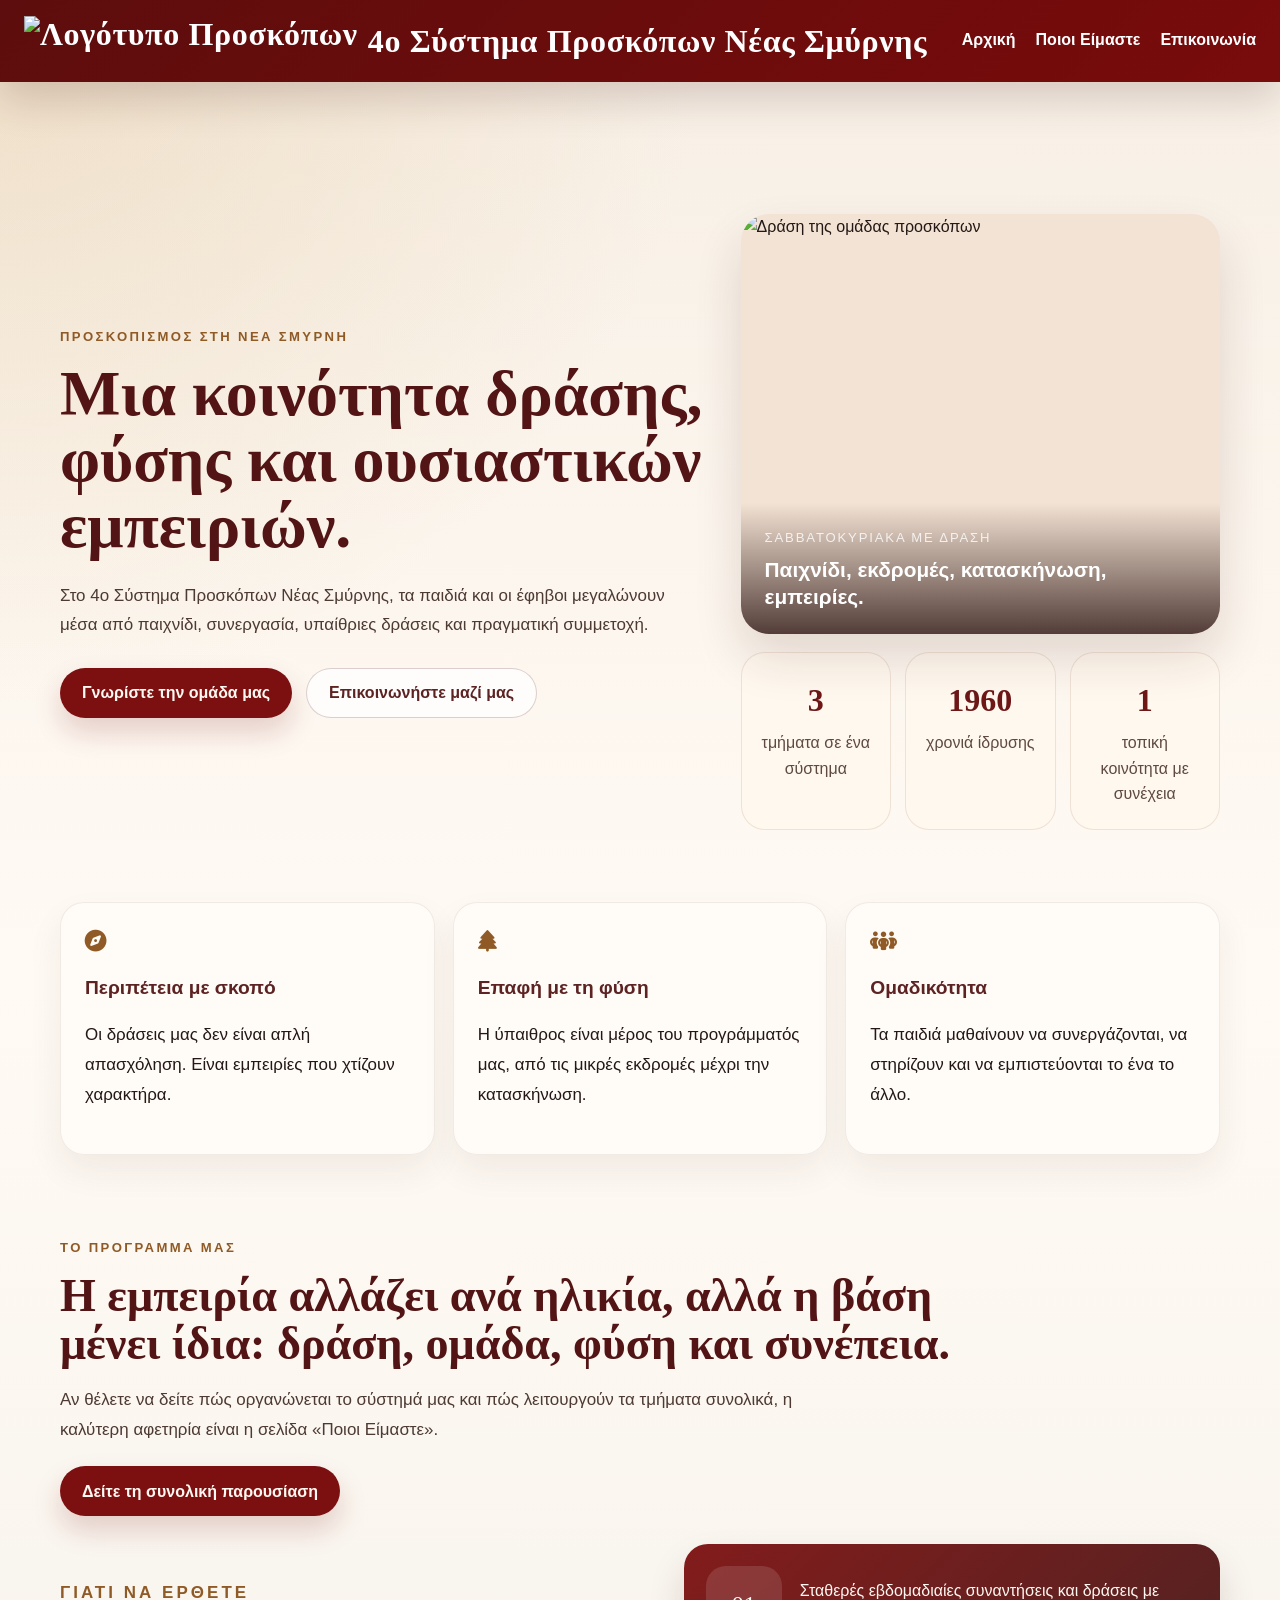
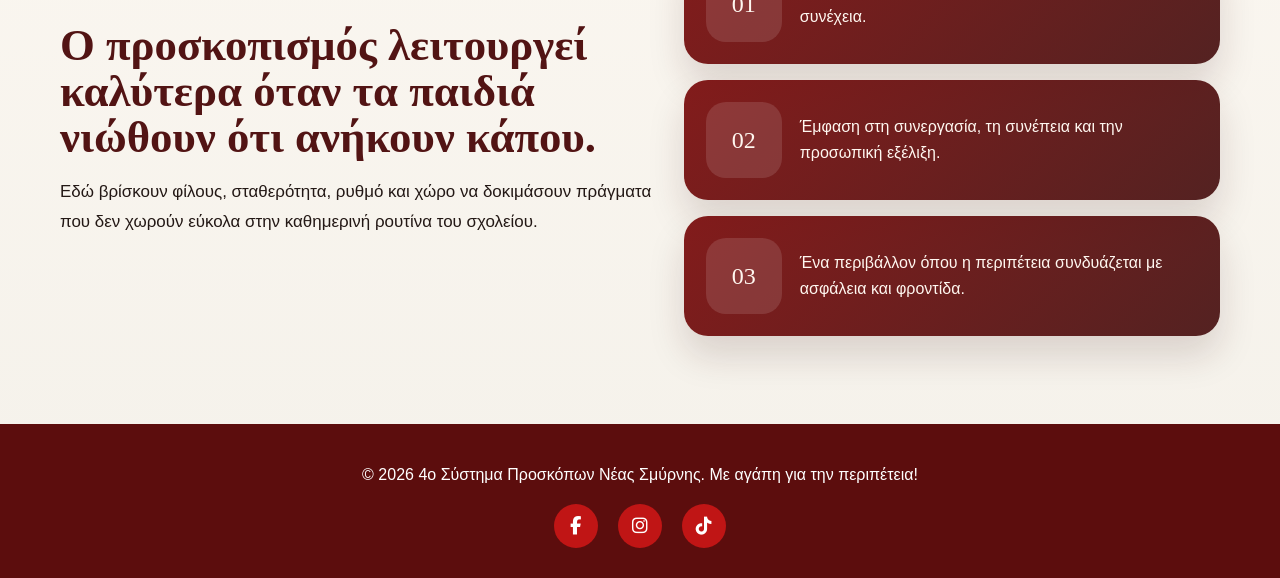
==== index.html @ fe8d95e5 "Add files via upload" ====
<!DOCTYPE html>
<html lang="el">

<head>
  <meta charset="UTF-8">
  <meta name="viewport" content="width=device-width, initial-scale=1.0">
  <title>4ο Σύστημά Προσκόπων Νέας Σμύρνης - Αρχική</title>
  <meta name="description" content="Γνωρίστε το 4ο Σύστημα Προσκόπων Νέας Σμύρνης και τις ηλικιακές ομάδες του.">
  <meta property="og:title" content="4ο Σύστημα Προσκόπων Νέας Σμύρνης">
  <meta property="og:description" content="Γνωρίστε το 4ο Σύστημα Προσκόπων Νέας Σμύρνης και τις ηλικιακές ομάδες του.">
  <meta property="og:type" content="website">
  <meta property="og:image" content="images/logo.png">
  <meta name="twitter:card" content="summary_large_image">
  <link rel="icon" type="image/png" href="images/logo.png">
  <link rel="stylesheet" href="css/common.css">
  <link rel="stylesheet" href="https://cdnjs.cloudflare.com/ajax/libs/font-awesome/6.5.0/css/all.min.css">
</head>

<body class="home-page">
  <header>
    <h1>
      <img src="images/logo.png" alt="Λογότυπο Προσκόπων" class="logo">
      4ο Σύστημα Προσκόπων Νέας Σμύρνης
    </h1>
    <nav class="navbar">
      <button type="button" class="burger" data-menu-toggle onclick="toggleMenu()" aria-expanded="false"
        aria-controls="navLinks" aria-label="Άνοιγμα μενού πλοήγησης">☰</button>
      <ul class="nav-links" id="navLinks">
        <li><a href="index.html" aria-current="page">Αρχική</a></li>
        <li><a href="about.html">Ποιοι Είμαστε</a></li>
        <li><a href="contact.html">Επικοινωνία</a></li>
      </ul>
    </nav>
  </header>

  <main>
    <section class="hero">
      <div class="hero-copy">
        <p class="eyebrow">Προσκοπισμός στη Νέα Σμύρνη</p>
        <h2>Μια κοινότητα δράσης, φύσης και ουσιαστικών εμπειριών.</h2>
        <p class="hero-text">
          Στο 4ο Σύστημα Προσκόπων Νέας Σμύρνης, τα παιδιά και οι έφηβοι μεγαλώνουν μέσα από παιχνίδι,
          συνεργασία, υπαίθριες δράσεις και πραγματική συμμετοχή.
        </p>
        <div class="hero-actions">
          <a class="primary-link" href="about.html">Γνωρίστε την ομάδα μας</a>
          <a class="secondary-link" href="contact.html">Επικοινωνήστε μαζί μας</a>
        </div>
      </div>
      <div class="hero-panel">
        <div class="hero-card hero-image-card">
          <img src="images/index.png" alt="Δράση της ομάδας προσκόπων">
          <div class="hero-image-overlay">
            <span>Σαββατοκύριακα με δράση</span>
            <strong>Παιχνίδι, εκδρομές, κατασκήνωση, εμπειρίες.</strong>
          </div>
        </div>
        <div class="hero-stats">
          <article class="stat-card">
            <strong>3</strong>
            <span>τμήματα σε ένα σύστημα</span>
          </article>
          <article class="stat-card">
            <strong>1960</strong>
            <span>χρονιά ίδρυσης</span>
          </article>
          <article class="stat-card">
            <strong>1</strong>
            <span>τοπική κοινότητα με συνέχεια</span>
          </article>
        </div>
      </div>
    </section>

    <section class="intro-strip">
      <article>
        <i class="fas fa-compass"></i>
        <h3>Περιπέτεια με σκοπό</h3>
        <p>Οι δράσεις μας δεν είναι απλή απασχόληση. Είναι εμπειρίες που χτίζουν χαρακτήρα.</p>
      </article>
      <article>
        <i class="fas fa-tree"></i>
        <h3>Επαφή με τη φύση</h3>
        <p>Η ύπαιθρος είναι μέρος του προγράμματός μας, από τις μικρές εκδρομές μέχρι την κατασκήνωση.</p>
      </article>
      <article>
        <i class="fas fa-people-group"></i>
        <h3>Ομαδικότητα</h3>
        <p>Τα παιδιά μαθαίνουν να συνεργάζονται, να στηρίζουν και να εμπιστεύονται το ένα το άλλο.</p>
      </article>
    </section>

    <section class="section-heading">
      <p class="eyebrow">Το Πρόγραμμά μας</p>
      <h2>Η εμπειρία αλλάζει ανά ηλικία, αλλά η βάση μένει ίδια: δράση, ομάδα, φύση και συνέπεια.</h2>
      <p class="section-text">
        Αν θέλετε να δείτε πώς οργανώνεται το σύστημά μας και πώς λειτουργούν τα τμήματα συνολικά,
        η καλύτερη αφετηρία είναι η σελίδα «Ποιοι Είμαστε».
      </p>
      <a class="primary-link section-link" href="about.html">Δείτε τη συνολική παρουσίαση</a>
    </section>

    <section class="story-band">
      <div class="story-copy">
        <p class="eyebrow">Γιατί να έρθετε</p>
        <h2>Ο προσκοπισμός λειτουργεί καλύτερα όταν τα παιδιά νιώθουν ότι ανήκουν κάπου.</h2>
        <p>
          Εδώ βρίσκουν φίλους, σταθερότητα, ρυθμό και χώρο να δοκιμάσουν πράγματα που δεν χωρούν εύκολα στην καθημερινή
          ρουτίνα του σχολείου.
        </p>
      </div>
      <div class="story-points">
        <div class="story-point">
          <span>01</span>
          <p>Σταθερές εβδομαδιαίες συναντήσεις και δράσεις με συνέχεια.</p>
        </div>
        <div class="story-point">
          <span>02</span>
          <p>Έμφαση στη συνεργασία, τη συνέπεια και την προσωπική εξέλιξη.</p>
        </div>
        <div class="story-point">
          <span>03</span>
          <p>Ένα περιβάλλον όπου η περιπέτεια συνδυάζεται με ασφάλεια και φροντίδα.</p>
        </div>
      </div>
    </section>
  </main>

  <footer>
    <p>&copy; 2026 4ο Σύστημα Προσκόπων Νέας Σμύρνης. Με αγάπη για την περιπέτεια!</p>
    <div class="social-icons">
      <a href="https://www.facebook.com/4ospns" target="_blank" rel="noopener noreferrer" aria-label="Facebook"><i class="fab fa-facebook-f"></i></a>
      <a href="https://www.instagram.com/4ospns/?igsh=M29ieW55Y2dieThj" target="_blank" rel="noopener noreferrer" aria-label="Instagram"><i
          class="fab fa-instagram"></i></a>
      <a href="https://www.tiktok.com/@4ospns" target="_blank" rel="noopener noreferrer" aria-label="TikTok"><i class="fab fa-tiktok"></i></a>
    </div>
  </footer>

  <script src="javascript/common.js"></script>
</body>

</html>
---- css/common.css ----
body {
    font-family: Arial, sans-serif;
    line-height: 1.6;
    color: #333;
    margin: 0;
    padding: 0;
    overflow-x: hidden;
}

*,
*::before,
*::after {
    box-sizing: border-box;
}

header {
    position: sticky;
    top: 0;
    z-index: 1100;
    display: flex;
    align-items: center;
    justify-content: space-between;
    gap: 24px;
    padding: 16px 24px;
    background:
        linear-gradient(135deg, rgba(92, 13, 13, 0.96), rgba(121, 11, 11, 0.9)),
        #790b0b;
    color: white;
    box-shadow: 0 18px 40px rgba(54, 8, 8, 0.16);
}

header h1 {
    display: flex;
    align-items: center;
    justify-content: flex-start;
    gap: 10px;
    margin: 0;
    font-size: 2em;
    flex: 1;
    font-family: Georgia, "Times New Roman", serif;
    font-weight: 700;
    letter-spacing: 0.02em;
    line-height: 1.15;
}

header h1 .logo {
    height: 50px;
    width: auto;
}

nav {
    width: auto;
    margin: 0;
    padding: 0;
}

nav ul {
    list-style: none;
    display: flex;
    justify-content: center;
    align-items: center;
    padding: 0;
    margin: 0;
    gap: 20px;
}

nav ul li {
    margin: 0;
}

nav ul li a {
    color: white;
    text-decoration: none;
    font-size: 1rem;
    font-weight: bold;
    transition: background-color 0.3s, color 0.3s;
}

nav ul li a::after {
    content: "";
    width: 0%;
    height: 2px;
    background-color: goldenrod;
    display: block;
    margin: 0;
    transition: 0.6s;
}

nav ul li a:hover::after {
    width: 100%;
}

.navbar {
    position: relative;
    display: flex;
    align-items: center;
    justify-content: flex-end;
    margin-left: auto;
    flex-shrink: 0;
}

.nav-links {
    display: flex;
    flex-direction: row;
    position: static;
    width: auto;
    padding: 0;
}

.nav-links li {
    margin: 0;
}

.nav-links a {
    color: white;
    text-decoration: none;
    font-size: 1em;
}

.nav-links.show,
.nav-links.active {
    display: flex;
}

.burger {
    display: none;
    font-size: 2.5em;
    cursor: pointer;
    color: white;
    position: relative;
    background: none;
    border: 0;
    padding: 0;
    line-height: 1;
}

.logo {
    max-width: 100%;
    height: auto;
}

.branch-nav {
    display: flex;
    flex-wrap: wrap;
    justify-content: center;
    gap: 10px;
    background-color: #fff;
    padding: 20px 10px;
}

.branch-box {
    position: relative;
    width: 360px;
    height: 120px;
    overflow: hidden;
    border-radius: 8px;
}

.branch-box img {
    width: 100%;
    height: 100%;
    object-fit: cover;
    filter: brightness(65%);
    transition: 0.3s ease;
}

.branch-box span {
    position: absolute;
    bottom: 10px;
    left: 10px;
    color: white;
    font-weight: bold;
    font-size: 0.95em;
    text-shadow: 0 0 5px black;
}

.branch-box:hover img {
    filter: brightness(85%);
    transform: scale(1.05);
}

.content {
    max-width: 900px;
    margin: 40px auto;
    padding: 0 20px;
}

.content h3 {
    font-size: 1.4em;
    margin-top: 30px;
    color: #003366;
}

.content ul {
    list-style: disc;
    margin-left: 20px;
}

.content ul li {
    font-weight: bold;
    color: #515151;
}

.content p {
    font-size: 1.1em;
    line-height: 1.6;
}

table {
    width: 100%;
    border-collapse: collapse;
    margin-top: 15px;
    border: 1px solid #999;
}

table thead {
    background-color: #f0f0f0;
}

table th {
    background-color: #e0e0e0;
    color: #333;
    text-align: left;
}

table td,
table th {
    border: 1px solid #999;
    padding: 8px;
}

.unit-block {
    position: relative;
    height: auto;
    background-size: cover;
    background-position: center;
    margin: 30px 0;
    color: white;
    display: flex;
    align-items: flex-end;
    justify-content: center;
    text-align: left;
}

.unit-block h3 {
    font-size: 2.5em;
    margin-bottom: 10px;
    text-align: center;
    text-transform: uppercase;
}

.unit-block p {
    font-size: 1.1em;
}

.unit-block ul {
    list-style: none;
    padding: 0;
    margin: 0;
    font-weight: bold;
}

.overlay {
    display: flex;
    flex-direction: column;
    padding: 20px;
    max-width: 100%;
}

.image-caption-wrapper {
    display: flex;
    flex-direction: column;
    align-items: center;
    max-width: 300px;
    margin: 0 auto;
    text-align: center;
}

.image-caption-wrapper .caption {
    margin: 5px auto 0;
    font-size: 0.7em;
    font-style: italic;
    color: #555;
    line-height: 1.3;
    word-wrap: break-word;
    white-space: normal;
    max-width: 90%;
}

.icon-text-block {
    display: flex;
    align-items: flex-start;
    gap: 20px;
    margin: 20px 0;
    flex-wrap: wrap;
}

.text-block p {
    margin: 0;
}

.icon-text-block img {
    width: 300px;
    height: auto;
    border-radius: 8px;
    flex-shrink: 0;
    margin: 0;
    flex-direction: column;
}

.icon-text-block .text-block {
    flex: 1;
    min-width: 200px;
}

.participation-form {
    display: flex;
    flex-direction: column;
    gap: 12px;
    margin-top: 20px;
    background-color: #f4f4f4;
    padding: 20px;
    border-radius: 8px;
}

.participation-form h3 {
    font-size: 1.8em;
    color: #003366;
    margin-bottom: 10px;
}

.participation-form label {
    font-weight: bold;
}

.participation-form input,
.participation-form select,
.participation-form textarea {
    padding: 8px;
    border: 1px solid #ccc;
    border-radius: 4px;
    font-size: 1em;
}

.participation-form button {
    width: fit-content;
    padding: 10px 20px;
    background-color: #004d40;
    color: white;
    border: none;
    border-radius: 4px;
    cursor: pointer;
    transition: background-color 0.3s ease;
}

.participation-form button:hover {
    background-color: #00695c;
}

a:focus-visible,
button:focus-visible,
input:focus-visible,
select:focus-visible,
textarea:focus-visible {
    outline: 3px solid #f4c542;
    outline-offset: 3px;
}


.social-icons {
    margin-top: 15px;
    text-align: center;
}

.social-icons a {
    color: white;
    background-color: #c01515;
    width: 44px;
    height: 44px;
    margin: 0 8px;
    border-radius: 50%;
    display: inline-flex;
    align-items: center;
    justify-content: center;
    font-size: 18px;
    text-decoration: none;
    transition: background-color 0.3s ease;
    box-sizing: border-box;
}

.social-icons a:hover {
    background-color: #990000;
}

body.home-page {
    background:
        radial-gradient(circle at top left, rgba(214, 176, 116, 0.28), transparent 28%),
        linear-gradient(180deg, #f7efe5 0%, #fffaf4 45%, #f4f1ea 100%);
    color: #231815;
}

.home-page nav a:hover {
    color: white;
}

.home-page main {
    overflow: hidden;
}

.home-page .hero,
.home-page .intro-strip,
.home-page .section-heading,
.home-page .story-band {
    width: min(1160px, calc(100% - 32px));
    margin: 0 auto;
}

.home-page .hero {
    display: grid;
    grid-template-columns: minmax(0, 1.15fr) minmax(320px, 0.85fr);
    gap: 32px;
    padding: 132px 0 72px;
    align-items: center;
}

.home-page .eyebrow {
    margin: 0 0 14px;
    font-size: 0.82rem;
    font-weight: 700;
    letter-spacing: 0.18em;
    text-transform: uppercase;
    color: #8f5a26;
}

.home-page .hero h2,
.home-page .section-heading h2,
.home-page .story-copy h2 {
    margin: 0;
    font-family: Georgia, "Times New Roman", serif;
    font-size: clamp(2.5rem, 5vw, 4.3rem);
    line-height: 1.03;
    color: #521414;
}

.home-page .hero-text,
.home-page .story-copy p,
.home-page .intro-strip p,
.home-page .section-text {
    font-size: 1.06rem;
    line-height: 1.75;
}

.home-page .hero-text {
    max-width: 620px;
    margin: 22px 0 0;
    color: #4c3a33;
}

.home-page .hero-actions {
    display: flex;
    flex-wrap: wrap;
    gap: 14px;
    margin-top: 28px;
}

.home-page .primary-link,
.home-page .secondary-link {
    display: inline-flex;
    align-items: center;
    justify-content: center;
    min-height: 50px;
    padding: 0 22px;
    border-radius: 999px;
    font-weight: 700;
    text-decoration: none;
    transition: transform 0.2s ease, box-shadow 0.2s ease, background-color 0.2s ease;
}

.home-page .primary-link {
    background: #7c1010;
    color: #fff9f2;
    box-shadow: 0 14px 28px rgba(124, 16, 16, 0.18);
}

.home-page .secondary-link {
    border: 1px solid rgba(82, 20, 20, 0.2);
    background: rgba(255, 255, 255, 0.72);
    color: #5d2323;
    backdrop-filter: blur(10px);
}

.home-page .primary-link:hover,
.home-page .secondary-link:hover,
.home-page .section-link:hover {
    transform: translateY(-2px);
}

.home-page .hero-panel {
    display: grid;
    gap: 18px;
}

.home-page .hero-card {
    position: relative;
    overflow: hidden;
    border-radius: 28px;
    background: #f3e3d4;
    box-shadow: 0 24px 48px rgba(70, 31, 16, 0.14);
}

.home-page .hero-image-card img {
    display: block;
    width: 100%;
    height: 420px;
    object-fit: cover;
}

.home-page .hero-image-overlay {
    position: absolute;
    inset: auto 0 0 0;
    padding: 24px;
    background: linear-gradient(180deg, transparent, rgba(38, 14, 12, 0.78));
    color: white;
}

.home-page .hero-image-overlay span {
    display: block;
    font-size: 0.82rem;
    letter-spacing: 0.14em;
    text-transform: uppercase;
    opacity: 0.8;
}

.home-page .hero-image-overlay strong {
    display: block;
    margin-top: 8px;
    font-size: 1.3rem;
    line-height: 1.3;
}

.home-page .hero-stats {
    display: grid;
    grid-template-columns: repeat(3, minmax(0, 1fr));
    gap: 14px;
}

.home-page .stat-card {
    padding: 22px 18px;
    border-radius: 24px;
    background: rgba(255, 248, 239, 0.92);
    border: 1px solid rgba(127, 67, 25, 0.12);
    text-align: center;
}

.home-page .stat-card strong {
    display: block;
    font-family: Georgia, "Times New Roman", serif;
    font-size: 2rem;
    color: #6d1717;
}

.home-page .stat-card span {
    display: block;
    margin-top: 4px;
    color: #5e4a41;
}

.home-page .intro-strip {
    display: grid;
    grid-template-columns: repeat(3, minmax(0, 1fr));
    gap: 18px;
    margin-bottom: 64px;
}

.home-page .intro-strip article {
    padding: 28px 24px;
    border-radius: 24px;
    background: rgba(255, 252, 247, 0.84);
    border: 1px solid rgba(95, 32, 18, 0.08);
    box-shadow: 0 16px 34px rgba(72, 38, 22, 0.07);
}

.home-page .intro-strip i {
    font-size: 1.35rem;
    color: #8f5a26;
}

.home-page .intro-strip h3 {
    margin: 16px 0 10px;
    font-size: 1.2rem;
    color: #5d2323;
}

.home-page .section-heading {
    padding: 18px 0 28px;
}

.home-page .section-heading h2 {
    max-width: 900px;
    font-size: clamp(2rem, 3.6vw, 3rem);
}

.home-page .section-text {
    max-width: 760px;
    margin: 18px 0 0;
    color: #4c3a33;
}

.home-page .section-link {
    margin-top: 22px;
}

.home-page .story-band {
    display: grid;
    grid-template-columns: minmax(0, 1fr) minmax(320px, 0.9fr);
    gap: 28px;
    padding: 0 0 88px;
}

.home-page .story-copy {
    padding: 34px 0;
}

.home-page .story-copy h2 {
    font-size: clamp(1.9rem, 3.5vw, 2.8rem);
}

.home-page .story-points {
    display: grid;
    gap: 16px;
}

.home-page .story-point {
    display: grid;
    grid-template-columns: 76px minmax(0, 1fr);
    align-items: center;
    gap: 18px;
    padding: 22px;
    border-radius: 24px;
    background: linear-gradient(135deg, rgba(124, 16, 16, 0.95), rgba(70, 16, 16, 0.92));
    color: #fff7f0;
    box-shadow: 0 20px 36px rgba(60, 17, 17, 0.15);
}

.home-page .story-point span {
    display: inline-flex;
    align-items: center;
    justify-content: center;
    width: 76px;
    height: 76px;
    border-radius: 20px;
    background: rgba(255, 255, 255, 0.12);
    font-family: Georgia, "Times New Roman", serif;
    font-size: 1.5rem;
}

.home-page .story-point p {
    margin: 0;
    line-height: 1.65;
}

.home-page footer {
    text-align: center;
    padding: 22px 16px 30px;
    background: #5c0d0d;
    color: white;
}

.contact-page {
    background-color: #fde3e5;
}

.contact-page main {
    max-width: 960px;
    margin: 0 auto;
    padding: 40px 20px;
}

.contact-page main h2 {
    font-size: 2em;
    color: #790b0b;
    margin-bottom: 10px;
    text-align: center;
}

.contact-page .contact-title {
    color: #5c0000;
    font-size: 1.8em;
    margin-bottom: 20px;
}

.contact-page .contact-form {
    display: flex;
    flex-direction: column;
    gap: 12px;
    background-color: #f4f4f4;
    padding: 20px;
    border-radius: 10px;
    margin-bottom: 40px;
}

.contact-page .contact-note {
    margin: 0 0 16px;
    text-align: center;
    color: #6b4033;
    font-weight: 600;
}

.contact-page .contact-form input,
.contact-page .contact-form textarea {
    padding: 10px;
    border: 1px solid #ccc;
    border-radius: 5px;
    font-size: 1em;
}

.contact-page .contact-form button {
    width: fit-content;
    padding: 10px 20px;
    background-color: #004d40;
    color: white;
    border: none;
    border-radius: 4px;
    cursor: pointer;
}

.contact-page .contact-form button:hover {
    background-color: #00695c;
}

.contact-page .contact-info {
    background-color: #fff1dc;
    padding: 20px;
    border-radius: 10px;
    text-align: center;
}

.contact-page .contact-info i {
    color: #c01515;
    margin-right: 10px;
}

.contact-page .contact-columns {
    display: flex;
    flex-wrap: wrap;
    justify-content: space-between;
    gap: 40px;
    text-align: left;
}

.contact-page .contact-column {
    flex: 1 1 45%;
    min-width: 250px;
}

.contact-page .contact-column p {
    margin: 8px 0;
}

.contact-page .contact-column a {
    color: inherit;
    text-decoration: none;
    overflow-wrap: anywhere;
}

.contact-page .contact-column a:hover {
    text-decoration: underline;
}

.contact-page footer {
    text-align: center;
    background-color: #790b0b;
    color: white;
    padding: 15px;
}

.contact-page .thanks-shell {
    width: min(920px, calc(100% - 32px));
    margin: 48px auto 64px;
}

.contact-page .thanks-card {
    padding: 40px 32px;
    border-radius: 28px;
    background:
        radial-gradient(circle at top right, rgba(255, 214, 153, 0.35), transparent 28%),
        linear-gradient(145deg, #fff8ee 0%, #fff1dc 100%);
    box-shadow: 0 22px 44px rgba(92, 13, 13, 0.12);
    text-align: center;
}

.contact-page .thanks-kicker {
    margin: 0 0 12px;
    font-size: 0.82rem;
    font-weight: 700;
    letter-spacing: 0.16em;
    text-transform: uppercase;
    color: #8f5a26;
}

.contact-page .thanks-card h2 {
    margin: 0;
    font-family: Georgia, "Times New Roman", serif;
    font-size: clamp(2rem, 5vw, 3.4rem);
    line-height: 1.05;
    color: #5c0d0d;
}

.contact-page .thanks-lead {
    max-width: 620px;
    margin: 18px auto 0;
    font-size: 1.08rem;
    color: #4c3a33;
}

.contact-page .thanks-points {
    display: grid;
    grid-template-columns: repeat(2, minmax(0, 1fr));
    gap: 18px;
    margin-top: 28px;
}

.contact-page .thanks-points article {
    padding: 24px 20px;
    border-radius: 22px;
    background: rgba(255, 255, 255, 0.72);
    border: 1px solid rgba(124, 16, 16, 0.08);
}

.contact-page .thanks-points i {
    font-size: 1.4rem;
    color: #7c1010;
}

.contact-page .thanks-points h3 {
    margin: 14px 0 8px;
    color: #5c0d0d;
}

.contact-page .thanks-points p {
    margin: 0;
    color: #5e4a41;
}

.contact-page .thanks-actions {
    display: flex;
    justify-content: center;
    flex-wrap: wrap;
    gap: 14px;
    margin-top: 28px;
}

.contact-page .thanks-primary,
.contact-page .thanks-secondary {
    display: inline-flex;
    align-items: center;
    justify-content: center;
    min-height: 48px;
    padding: 0 22px;
    border-radius: 999px;
    text-decoration: none;
    font-weight: 700;
}

.contact-page .thanks-primary {
    background: #7c1010;
    color: #fff9f2;
}

.contact-page .thanks-secondary {
    border: 1px solid rgba(92, 13, 13, 0.18);
    background: rgba(255, 255, 255, 0.78);
    color: #5c0d0d;
}

.about-page {
    background-color: #fde3e5;
}

.about-page .content h2 {
    font-size: 2em;
    color: #790b0b;
    margin-bottom: 10px;
    text-align: center;
}

.about-page .content img {
    max-width: 100%;
    height: auto;
}

.about-page .image-credit {
    font-size: 0.9em;
    color: #666;
    margin-top: 5px;
    font-style: italic;
}

.about-page .unit-block .brown {
    color: brown;
}

.about-page .unit-block .red {
    color: red;
}

.about-page .unit-block.lykopoula .agelh {
    color: rgb(156, 146, 51);
}

.about-page .unit-block.lykopoula {
    background-color: rgba(255, 238, 0, 0.5);
    color: #000;
    border-radius: 10px;
}

.about-page .unit-block.proskopoi .proskopoi {
    color: darkgreen;
}

.about-page .unit-block.proskopoi {
    background-color: rgba(9, 112, 2, 0.5);
    color: #000;
    border-radius: 10px;
}

.about-page .unit-block.koinotita {
    background-color: rgba(112, 2, 2, 0.5);
    color: #000;
    border-radius: 10px;
}

.about-page footer {
    text-align: center;
    padding: 15px;
    background-color: #790b0b;
    color: white;
}

html {
    scroll-behavior: smooth;
}

@media (max-width: 768px) {
    header {
        gap: 12px;
        padding: 14px 16px;
    }

    .nav-links {
        display: none;
        flex-direction: column;
        position: absolute;
        top: calc(100% + 8px);
        right: 0;
        left: auto;
        width: min(260px, calc(100vw - 32px));
        padding: 14px 16px;
        border-radius: 16px;
        gap: 12px;
        background: rgba(121, 11, 11, 0.98);
        box-shadow: 0 18px 32px rgba(0, 0, 0, 0.16);
    }

    .nav-links li {
        margin: 0;
        width: 100%;
    }

    .nav-links a {
        display: block;
        width: 100%;
        text-align: right;
    }

    header h1 {
        font-size: 1.2em;
        min-width: 0;
        padding-right: 6px;
    }

    .logo {
        height: 42px;
        margin-bottom: 0;
    }

    .overlay {
        flex-direction: column;
        align-items: center;
        text-align: center;
    }

    .unit-icon {
        width: 90%;
        max-width: 300px;
    }

    .text-block {
        width: 100%;
    }

    .content {
        padding: 0 10px;
    }

    .participation-form {
        padding: 15px;
    }

    .burger {
        display: block;
        margin-left: 8px;
        font-size: 2rem;
    }

    .home-page .hero,
    .home-page .story-band {
        grid-template-columns: 1fr;
    }

    .home-page .intro-strip {
        grid-template-columns: 1fr;
    }

    .home-page .hero-stats {
        grid-template-columns: 1fr;
    }

    .home-page .hero {
        padding-top: 56px;
        padding-bottom: 56px;
        gap: 24px;
    }

    .home-page .hero h2,
    .home-page .section-heading h2,
    .home-page .story-copy h2 {
        font-size: 2.2rem;
    }

    .home-page .hero-text,
    .home-page .story-copy p,
    .home-page .intro-strip p,
    .home-page .section-text {
        font-size: 1rem;
    }

    .home-page .hero-image-card img {
        height: 300px;
    }

    .home-page .story-point {
        grid-template-columns: 60px minmax(0, 1fr);
    }

    .home-page .story-point span {
        width: 60px;
        height: 60px;
        border-radius: 16px;
        font-size: 1.2rem;
    }

    .contact-page .contact-columns {
        flex-direction: column;
        gap: 20px;
        align-items: center;
    }

    .contact-page .contact-column {
        width: 100%;
        min-width: 0;
    }

    .contact-page .contact-form {
        padding: 15px;
    }

    .contact-page .contact-info {
        padding: 15px;
    }

    .contact-page .thanks-card {
        padding: 28px 20px;
    }

    .contact-page .thanks-points {
        grid-template-columns: 1fr;
    }

    .about-page .unit-block {
        margin: 20px 0;
        padding: 12px;
    }

    .about-page .icon-text-block {
        flex-direction: column;
        align-items: center;
    }

    .about-page .unit-icon {
        width: 90%;
        max-width: 300px;
    }

    .about-page .text-block {
        width: 100%;
        padding-top: 10px;
    }

    .about-page .content h2,
    .contact-page main h2 {
        font-size: 1.75rem;
    }

    .about-page .content p,
    .about-page .unit-block p,
    .contact-page .contact-column p {
        font-size: 1rem;
    }

    .about-page .participation-form {
        padding: 15px;
    }

    .about-page input,
    .about-page select,
    .about-page textarea {
        width: 100%;
        box-sizing: border-box;
    }
}

@media (max-width: 480px) {
    header {
        padding: 12px 14px;
    }

    header h1 {
        font-size: 1rem;
        gap: 8px;
    }

    header h1 .logo {
        height: 36px;
    }

    .nav-links {
        width: calc(100vw - 28px);
    }

    .home-page .hero,
    .home-page .intro-strip,
    .home-page .section-heading,
    .home-page .story-band {
        width: min(100% - 20px, 1160px);
    }

    .home-page .hero-actions {
        flex-direction: column;
    }

    .home-page .primary-link,
    .home-page .secondary-link {
        width: 100%;
    }

    .home-page .hero h2,
    .home-page .section-heading h2,
    .home-page .story-copy h2 {
        font-size: 1.9rem;
    }

    .home-page .hero-image-card img {
        height: 240px;
    }

    .contact-page .thanks-actions {
        flex-direction: column;
    }

    .contact-page .thanks-primary,
    .contact-page .thanks-secondary {
        width: 100%;
    }

    .social-icons a {
        margin: 0 5px;
    }
}
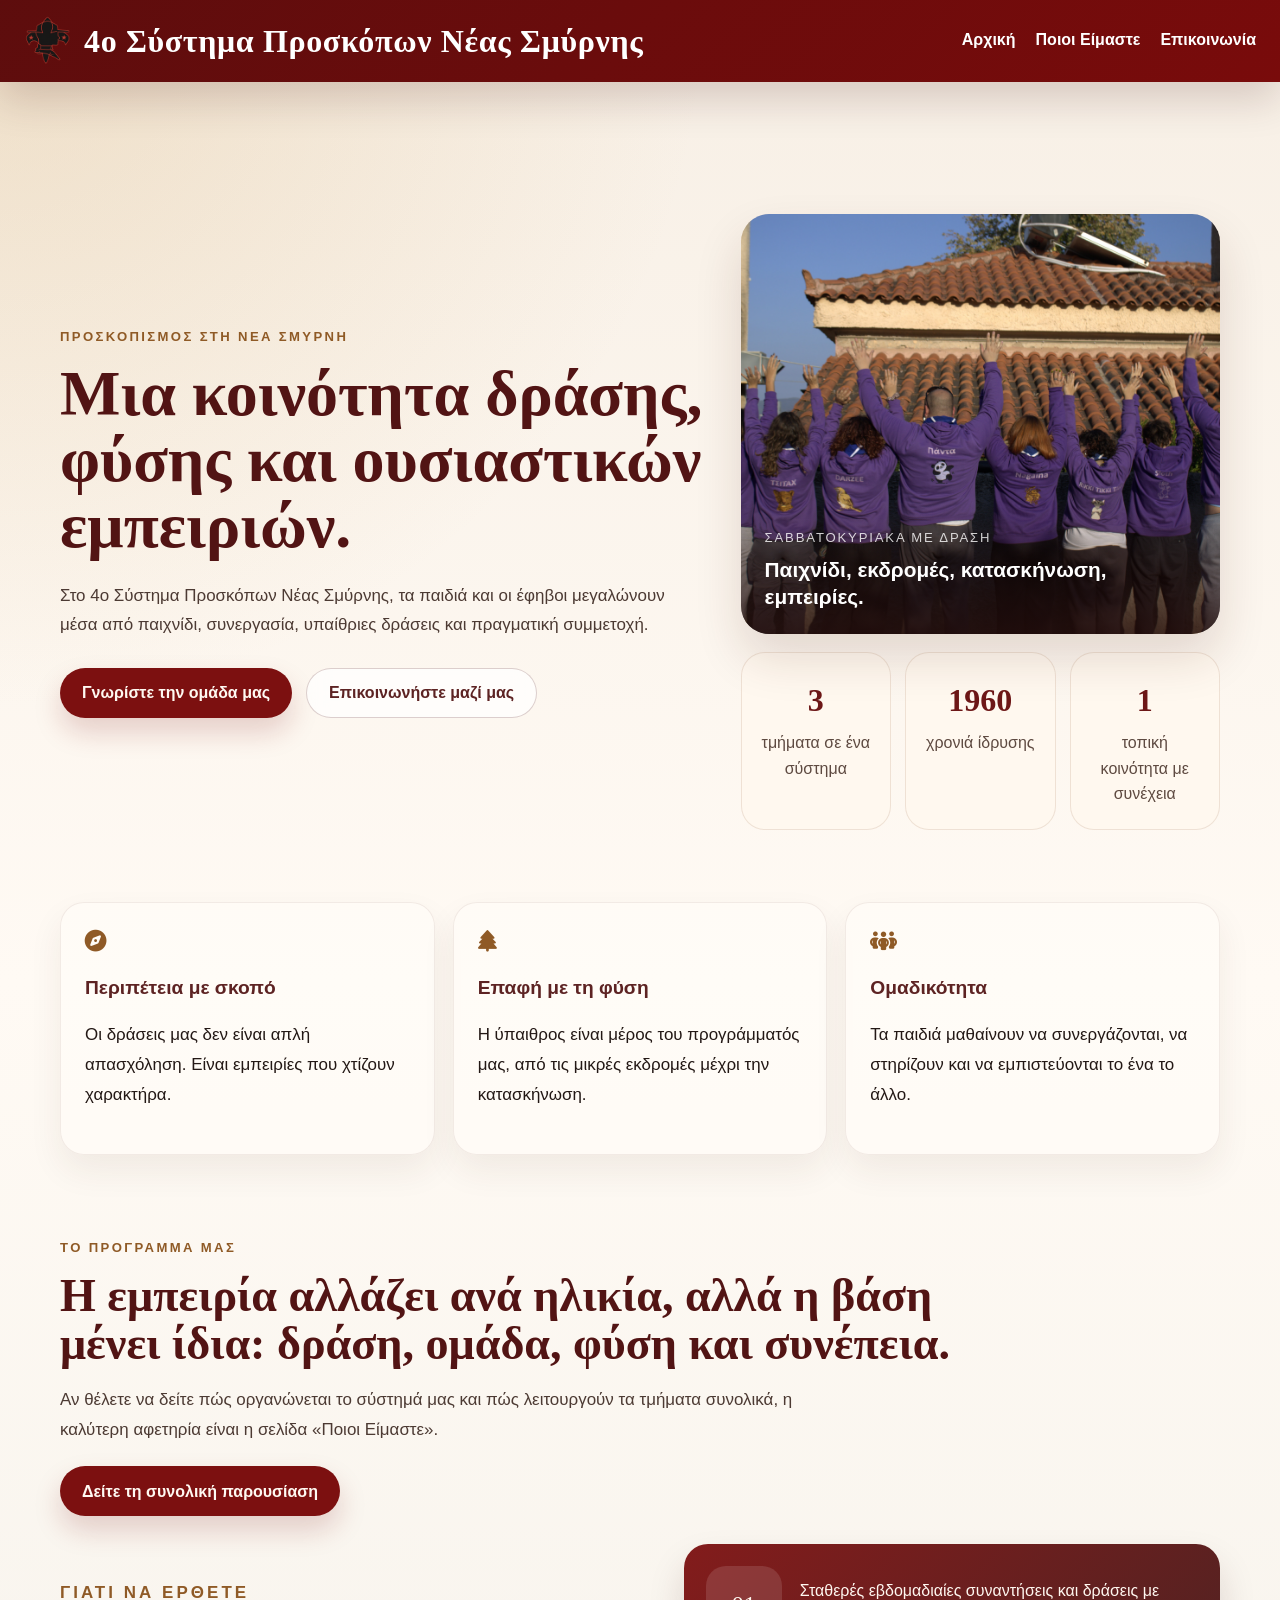
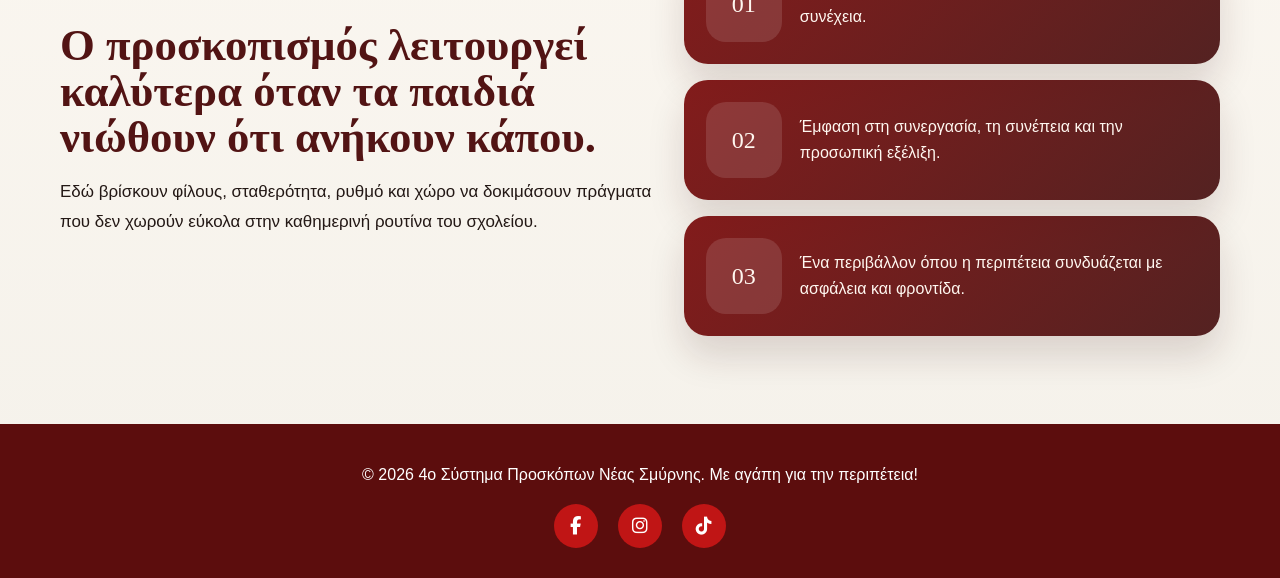
==== commit 1cab4461: "Replace index.png with index.jpg for hero image" ====
--- a/index.html
+++ b/index.html
@@ -49,7 +49,7 @@
       </div>
       <div class="hero-panel">
         <div class="hero-card hero-image-card">
-          <img src="images/index.png" alt="Δράση της ομάδας προσκόπων">
+          <img src="images/index.jpg" alt="Δράση της ομάδας προσκόπων">
           <div class="hero-image-overlay">
             <span>Σαββατοκύριακα με δράση</span>
             <strong>Παιχνίδι, εκδρομές, κατασκήνωση, εμπειρίες.</strong>
